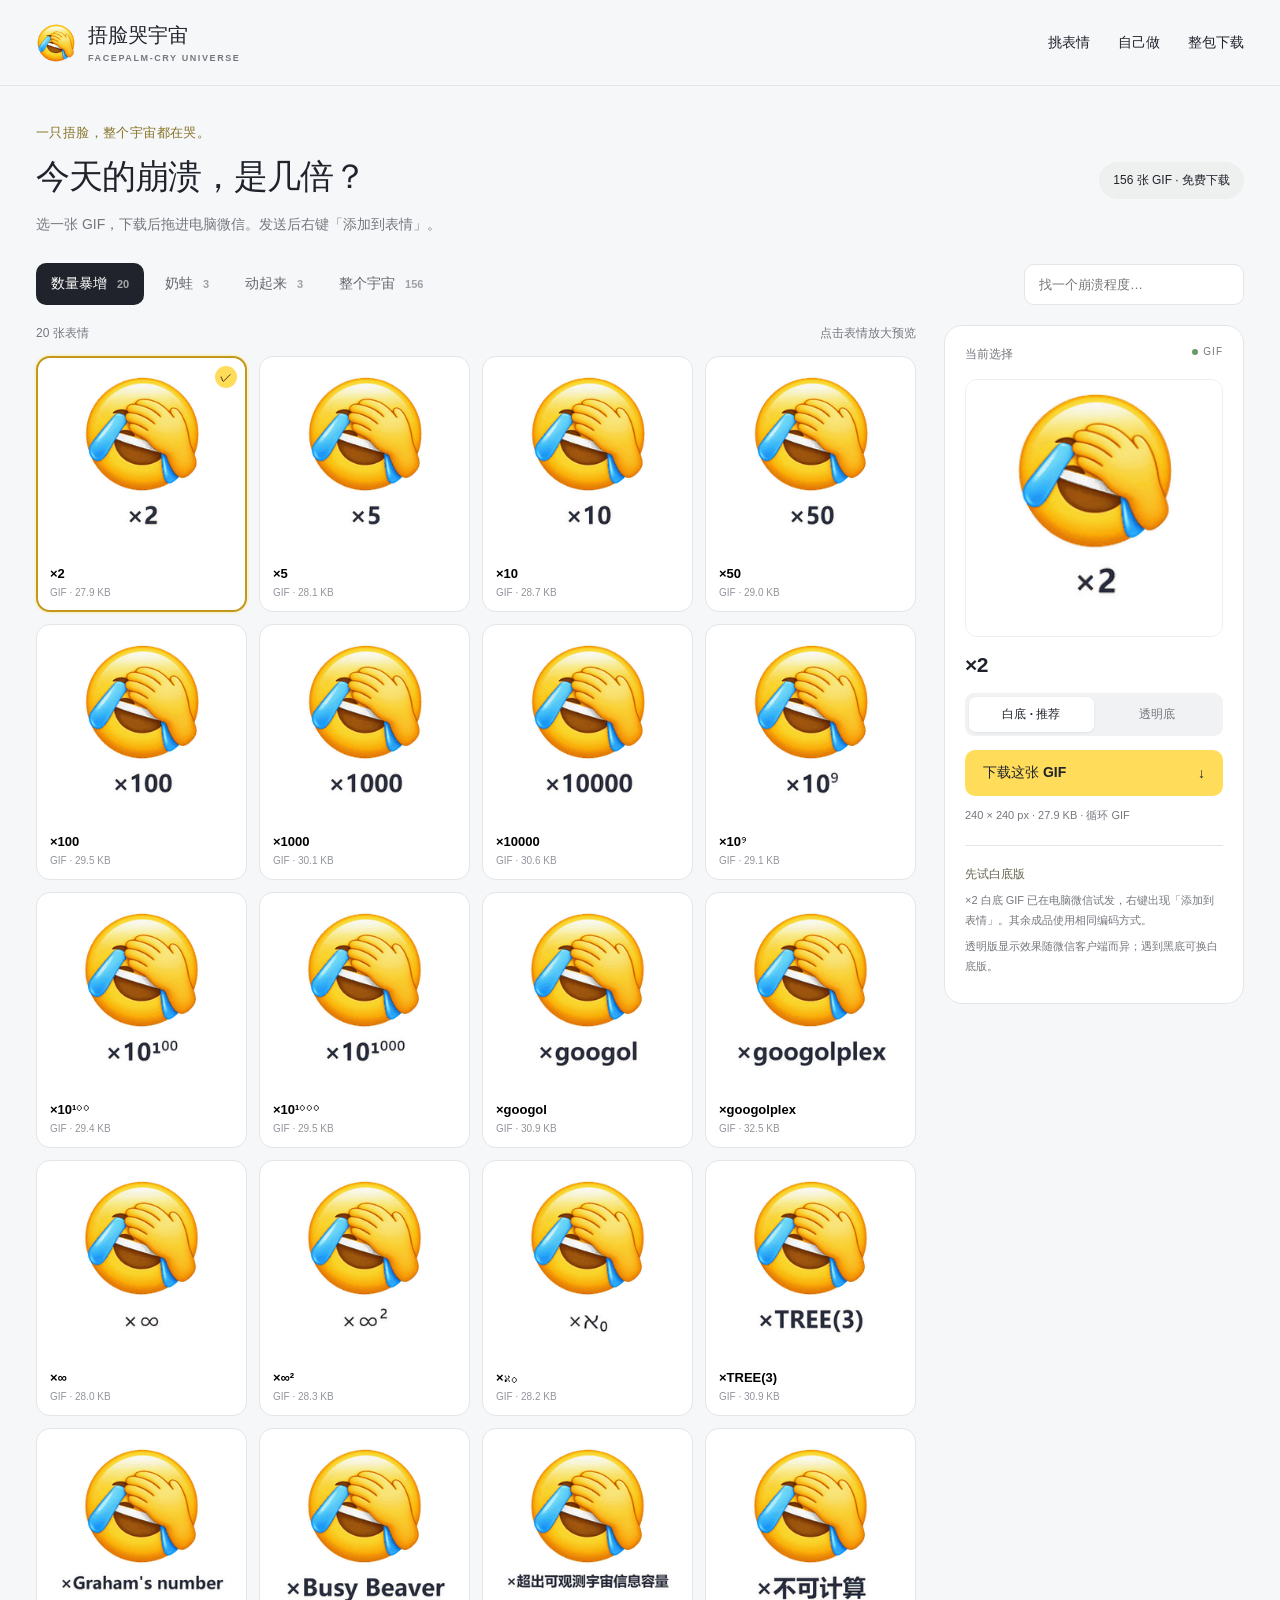
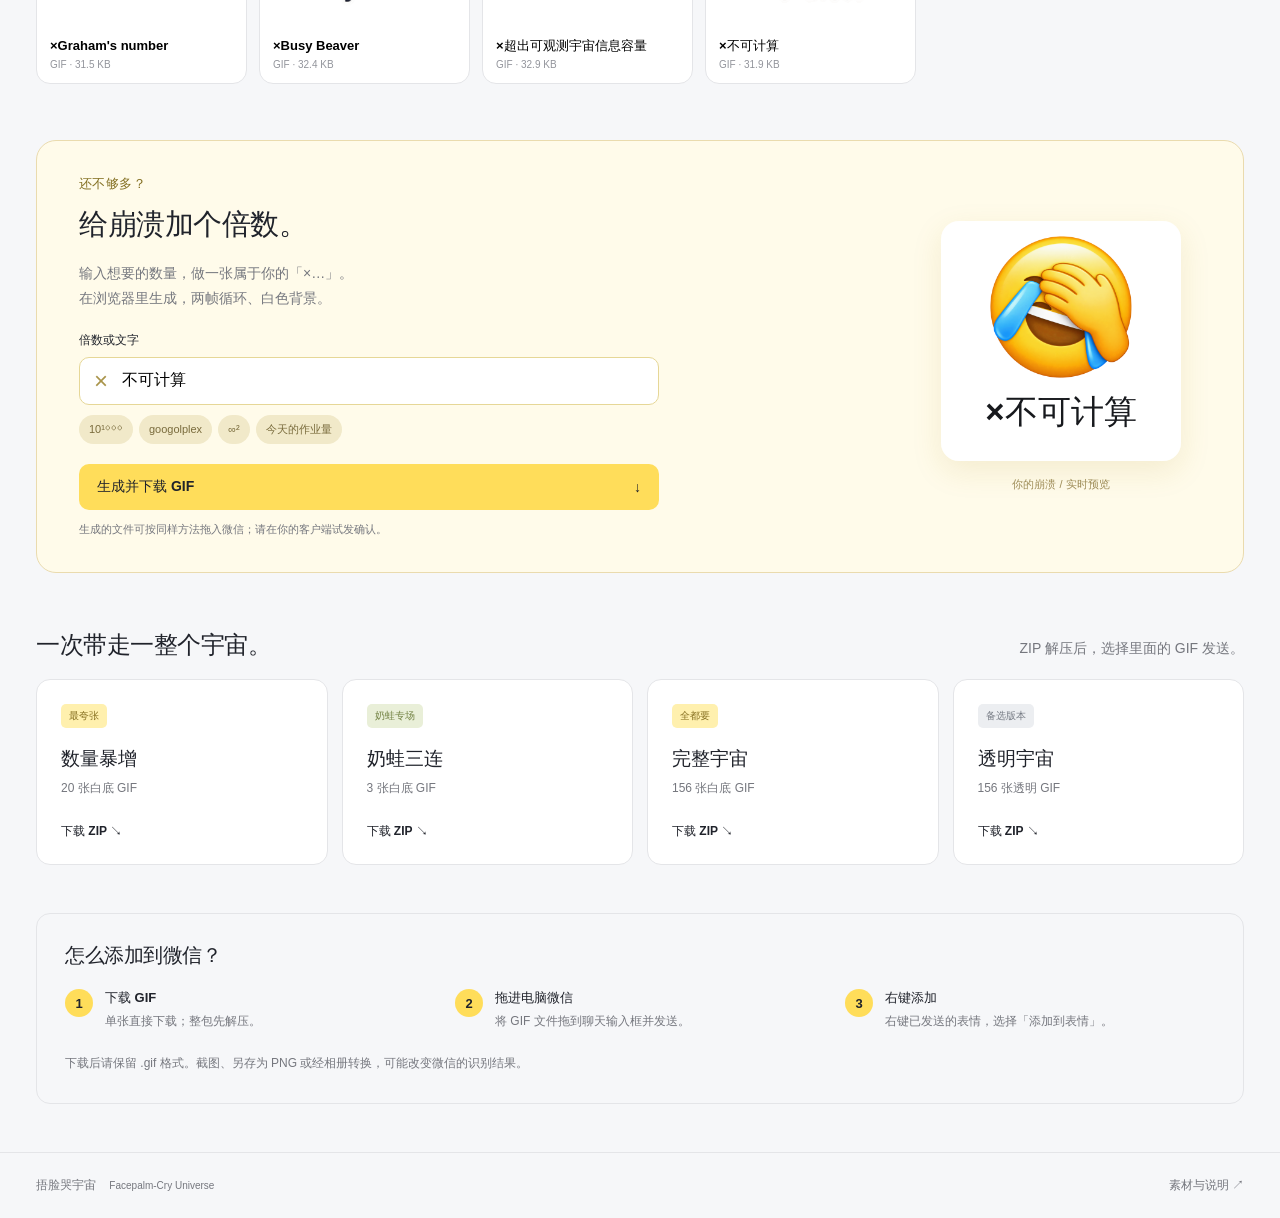
==== index.html @ c15b0a74 "Build Facepalm-Cry Universe sticker gallery and GIF maker" ====
<!doctype html>
<html lang="zh-CN">
<head>
  <meta charset="utf-8"><meta name="viewport" content="width=device-width,initial-scale=1">
  <meta name="description" content="捂脸哭宇宙：156 张微信 GIF 表情，奶蛙、数量暴增和动态系列，在线制作你的 ×… 表情。">
  <meta name="theme-color" content="#ffdb55"><title>捂脸哭宇宙 · Facepalm-Cry Universe</title>
  <link rel="icon" href="assets/favicon.png"><link rel="stylesheet" href="style.css">
</head>
<body>
<header class="header"><a class="brand" href="#"><img src="assets/favicon.png" width="40" height="40" alt="">捂脸哭宇宙<span>FACEPALM-CRY UNIVERSE</span></a><nav aria-label="导航"><a href="#collection">挑表情</a><a href="#maker">自己做</a><a href="#downloads">整包下载</a></nav></header>
<main>
  <section id="collection" class="collection">
    <div class="intro"><div><p class="eyebrow">一只捂脸，整个宇宙都在哭。</p><h1>今天的崩溃，是几倍？</h1><p class="muted">选一张 GIF，下载后拖进电脑微信。发送后右键「添加到表情」。</p></div><span class="pill">156 张 GIF · 免费下载</span></div>
    <div class="toolbar"><div class="tabs" role="group" aria-label="选择系列"><button class="active" data-filter="counts" aria-pressed="true">数量暴增 <span>20</span></button><button data-filter="frog" aria-pressed="false">奶蛙 <span>3</span></button><button data-filter="animation" aria-pressed="false">动起来 <span>3</span></button><button data-filter="all" aria-pressed="false">整个宇宙 <span>156</span></button></div><label class="search"><span class="sr-only">搜索表情名称</span><input id="search" type="search" placeholder="找一个崩溃程度…" autocomplete="off"></label></div>
    <div class="workspace"><div><div class="result-line"><span id="result-count" aria-live="polite"></span><span>点击表情放大预览</span></div><div id="grid" class="grid"></div><p id="empty" hidden class="empty">这个宇宙里还没找到它。换个关键词试试。</p></div>
      <aside id="preview" class="preview"><div class="preview-top"><span>当前选择</span><span class="live-dot">GIF</span></div><div id="preview-stage" class="stage"><img id="preview-image" alt="当前表情预览"></div><h2 id="preview-title"></h2><div class="segmented" role="group" aria-label="背景"><button data-bg="white" class="active" aria-pressed="true">白底 · 推荐</button><button data-bg="transparent" aria-pressed="false">透明底</button></div><a id="download-one" class="button primary" download>下载这张 GIF <span>↓</span></a><p id="file-info" class="file-info"></p><div class="note"><strong>先试白底版</strong><p>×2 白底 GIF 已在电脑微信试发，右键出现「添加到表情」。其余成品使用相同编码方式。</p><p>透明版显示效果随微信客户端而异；遇到黑底可换白底版。</p></div></aside>
    </div>
  </section>
  <section id="maker" class="maker"><div class="maker-copy"><p class="eyebrow">还不够多？</p><h2>给崩溃加个倍数。</h2><p class="muted">输入想要的数量，做一张属于你的「×…」。<br>在浏览器里生成，两帧循环、白色背景。</p><label for="multiplier">倍数或文字</label><div class="maker-input"><span>×</span><input id="multiplier" maxlength="80" value="不可计算" placeholder="例如：10¹⁰⁰⁰ / googolplex"></div><div class="examples"><button data-value="10¹⁰⁰⁰">10¹⁰⁰⁰</button><button data-value="googolplex">googolplex</button><button data-value="∞²">∞²</button><button data-value="今天的作业量">今天的作业量</button></div><button id="make-gif" class="button primary">生成并下载 GIF <span>↓</span></button><p id="maker-status" class="file-info" role="status">生成的文件可按同样方法拖入微信；请在你的客户端试发确认。</p></div><div class="maker-art"><canvas id="canvas" width="240" height="240" aria-label="自定义倍数表情预览"></canvas><span>你的崩溃 / 实时预览</span></div></section>
  <section id="downloads" class="downloads"><div class="section-heading"><h2>一次带走一整个宇宙。</h2><span class="muted">ZIP 解压后，选择里面的 GIF 发送。</span></div><div class="packs"><a href="downloads/counts-white.zip" download><span class="pack-tag">最夸张</span><h3>数量暴增</h3><p>20 张白底 GIF</p><span>下载 ZIP ↘</span></a><a href="downloads/frog-white.zip" download><span class="pack-tag green">奶蛙专场</span><h3>奶蛙三连</h3><p>3 张白底 GIF</p><span>下载 ZIP ↘</span></a><a href="downloads/all-white.zip" download><span class="pack-tag">全都要</span><h3>完整宇宙</h3><p>156 张白底 GIF</p><span>下载 ZIP ↘</span></a><a href="downloads/all-transparent.zip" download><span class="pack-tag neutral">备选版本</span><h3>透明宇宙</h3><p>156 张透明 GIF</p><span>下载 ZIP ↘</span></a></div></section>
  <section class="howto"><h2>怎么添加到微信？</h2><ol><li><b>下载 GIF</b><span>单张直接下载；整包先解压。</span></li><li><b>拖进电脑微信</b><span>将 GIF 文件拖到聊天输入框并发送。</span></li><li><b>右键添加</b><span>右键已发送的表情，选择「添加到表情」。</span></li></ol><p class="muted">下载后请保留 .gif 格式。截图、另存为 PNG 或经相册转换，可能改变微信的识别结果。</p></section>
</main>
<footer><span>捂脸哭宇宙 <small>Facepalm-Cry Universe</small></span><a href="about.html">素材与说明 ↗</a></footer>
<script type="module" src="app.js"></script>
</body></html>
---- style.css ----
:root{--ink:#20232b;--muted:#75777e;--yellow:#ffdd5a;--line:#e4e5e8;--paper:#f6f7f9;font-family:Inter,"Segoe UI","Microsoft YaHei",sans-serif;color:var(--ink);background:var(--paper);font-synthesis:none}*{box-sizing:border-box}html{scroll-behavior:smooth;scroll-padding-top:24px}body{margin:0}a{color:inherit;text-decoration:none}button,input{font:inherit}button,a,input{-webkit-tap-highlight-color:transparent}button{cursor:pointer}button:focus-visible,a:focus-visible,input:focus-visible{outline:3px solid #b08000;outline-offset:4px}button{border:0}header,main,footer{max-width:1280px;margin:auto}.header{padding:22px 36px;display:flex;align-items:center;justify-content:space-between;border-bottom:1px solid var(--line)}.brand{display:grid;grid-template-columns:40px auto;column-gap:12px;align-items:center;font-size:20px;font-weight:800}.brand img{grid-row:span 2}.brand span{font-size:9px;letter-spacing:1.6px;font-weight:600;color:var(--muted);margin-top:4px}nav{display:flex;gap:28px;font-size:14px}nav a:hover{color:#987000}main{padding:38px 36px 0}.intro{display:flex;align-items:center;justify-content:space-between;gap:20px;margin-bottom:26px}.eyebrow{font-size:13px;font-weight:700;letter-spacing:.4px;margin:0 0 12px;color:#857124}h1{font-size:34px;letter-spacing:-1px;margin:0 0 12px}h2{font-size:24px;letter-spacing:-.5px;margin:0 0 16px}.muted{font-size:14px;color:var(--muted);line-height:1.8;margin:0}.pill{font-size:12px;padding:10px 14px;background:#eeefef;border-radius:30px;white-space:nowrap}.toolbar{display:flex;gap:20px;align-items:center;justify-content:space-between;margin-bottom:20px}.tabs{display:flex;gap:6px;flex-wrap:wrap}.tabs button{padding:12px 15px;background:transparent;border-radius:10px;color:#65676f;font-size:14px;font-weight:600}.tabs button.active{background:var(--ink);color:white}.tabs button span{font-size:11px;opacity:.6;margin-left:6px}.search input{border:1px solid var(--line);border-radius:10px;background:white;padding:12px 14px;width:220px;font-size:13px}.workspace{display:grid;grid-template-columns:minmax(0,1fr) 300px;gap:28px;align-items:start}.result-line{display:flex;justify-content:space-between;font-size:12px;color:var(--muted);margin:0 0 14px}.grid{display:grid;grid-template-columns:repeat(4,minmax(0,1fr));gap:12px}.card{border:1px solid var(--line);border-radius:14px;background:white;padding:10px;text-align:left;min-width:0;position:relative;transition:transform .15s,border-color .15s}.card:hover{transform:translateY(-3px);border-color:#cab55a}.card.selected{border:2px solid #c39718;padding:9px;box-shadow:0 0 0 2px #ffdd5a33}.card img{display:block;width:100%;height:auto;aspect-ratio:1;object-fit:contain}.card .card-title{display:block;font-size:13px;font-weight:600;line-height:1.5;margin:8px 3px 3px;overflow-wrap:anywhere;min-height:20px}.card small{display:block;font-size:10px;color:#92949b;margin:0 3px 3px}.card.selected:after{content:'✓';position:absolute;right:8px;top:8px;font-size:12px;background:var(--yellow);width:22px;height:22px;border-radius:50%;display:grid;place-items:center}.preview{position:sticky;top:20px;background:white;border:1px solid var(--line);border-radius:18px;padding:20px}.preview-top{display:flex;justify-content:space-between;font-size:12px;color:var(--muted)}.live-dot{font-size:10px;letter-spacing:1px}.live-dot:before{content:'';display:inline-block;width:6px;height:6px;background:#6a9869;border-radius:50%;margin-right:5px}.stage{border:1px solid #eee;border-radius:12px;margin:16px 0;background:white;aspect-ratio:1;display:grid;place-items:center;overflow:hidden}.stage.transparent{background-color:#f4f4f4;background-image:linear-gradient(45deg,#e4e4e4 25%,transparent 25%),linear-gradient(-45deg,#e4e4e4 25%,transparent 25%),linear-gradient(45deg,transparent 75%,#e4e4e4 75%),linear-gradient(-45deg,transparent 75%,#e4e4e4 75%);background-size:20px 20px;background-position:0 0,0 10px,10px -10px,-10px 0}.stage img{width:100%;height:100%;object-fit:contain}.preview h2{font-size:21px;overflow-wrap:anywhere}.segmented{display:flex;background:#f1f2f4;border-radius:9px;padding:4px;margin-bottom:14px}.segmented button{background:transparent;border-radius:7px;padding:9px 6px;font-size:12px;flex:1;color:#76787f}.segmented button.active{background:white;box-shadow:0 1px 3px #0001;color:var(--ink);font-weight:700}.button{display:flex;align-items:center;justify-content:space-between;gap:16px;padding:14px 18px;border-radius:10px;font-size:14px;font-weight:700;cursor:pointer}.primary{background:var(--yellow);color:var(--ink)}.primary:hover{background:#ffd132}.primary:disabled{opacity:.55;cursor:wait}.file-info{font-size:11px;color:var(--muted);line-height:1.7;margin:10px 0 0;overflow-wrap:anywhere}.note{margin-top:20px;padding-top:18px;border-top:1px solid var(--line);font-size:11px;line-height:1.8;color:var(--muted)}.note strong{font-size:12px;color:#68664f}.note p{margin:6px 0}.maker{margin:56px 0;display:grid;grid-template-columns:1fr 280px;gap:32px;border:1px solid #eadbae;border-radius:20px;padding:34px 42px;background:#fffbea}.maker-copy{max-width:580px}.maker h2{font-size:29px}.maker label{display:block;font-size:12px;font-weight:600;margin:20px 0 8px}.maker-input{display:flex;border:1px solid #e6d797;border-radius:10px;overflow:hidden;background:white;align-items:center}.maker-input span{font-size:24px;padding:0 14px;color:#a9944a}.maker-input input{min-width:0;width:100%;padding:14px 12px 14px 0;border:0;background:transparent;outline-offset:-4px}.examples{display:flex;gap:6px;flex-wrap:wrap;margin:10px 0 20px}.examples button{font-size:11px;padding:7px 10px;border-radius:20px;background:#f1e9c9;color:#796b3c}.maker .button{width:100%}.maker-art{display:flex;flex-direction:column;align-items:center;justify-content:center;gap:16px}.maker-art canvas{width:240px;height:240px;border-radius:18px;box-shadow:0 10px 30px #a7871920}.maker-art>span{font-size:11px;color:#9d8b56}.section-heading{display:flex;align-items:baseline;justify-content:space-between;gap:20px;margin-bottom:18px}.section-heading h2{margin:0}.packs{display:grid;grid-template-columns:repeat(4,1fr);gap:14px}.packs>a{padding:24px;border:1px solid var(--line);background:white;border-radius:14px;transition:transform .15s}.packs>a:hover{transform:translateY(-3px)}.pack-tag{display:inline-block;background:#fff0ae;color:#897223;font-size:10px;padding:5px 8px;border-radius:5px}.pack-tag.green{background:#e9efd8;color:#748445}.pack-tag.neutral{background:#eceef1;color:#757a83}.packs h3{font-size:19px;margin:18px 0 8px}.packs p{font-size:12px;color:var(--muted);margin:0 0 24px}.packs>a>span:last-child{font-size:12px;font-weight:600}.howto{margin:48px 0;padding:28px;border:1px solid var(--line);border-radius:14px}.howto h2{font-size:20px}.howto ol{display:grid;grid-template-columns:repeat(3,1fr);list-style:none;counter-reset:step;margin:20px 0;padding:0;gap:20px}.howto li{counter-increment:step;display:grid;grid-template-columns:30px 1fr;column-gap:10px;font-size:13px}.howto li:before{content:counter(step);grid-row:span 2;background:var(--yellow);border-radius:50%;width:28px;height:28px;display:grid;place-items:center;font-weight:700}.howto li span{font-size:12px;color:var(--muted);line-height:1.8;margin-top:4px}.howto>.muted{font-size:12px}footer{border-top:1px solid var(--line);padding:24px 36px;display:flex;justify-content:space-between;font-size:12px;color:var(--muted)}footer small{margin-left:10px;font-size:10px}.sr-only{position:absolute;width:1px;height:1px;padding:0;margin:-1px;overflow:hidden;clip:rect(0,0,0,0);white-space:nowrap;border:0}.empty{padding:48px 20px;text-align:center;font-size:14px;color:var(--muted)}.about{max-width:820px;padding-bottom:50px}.about p,.about li{font-size:15px;line-height:1.9}.about a{text-decoration:underline}.about h2{margin-top:32px}.about h1{margin-bottom:24px}@media(min-width:1400px){.grid{grid-template-columns:repeat(4,minmax(0,1fr))}}@media(max-width:1050px){.grid{grid-template-columns:repeat(3,minmax(0,1fr))}.workspace{grid-template-columns:minmax(0,1fr) 270px;gap:20px}.toolbar{flex-wrap:wrap}.search{width:100%}.search input{width:100%}.packs>a{padding:18px}.maker{padding:30px}}@media(max-width:720px){.header{padding:18px 18px;gap:12px}.brand{font-size:17px;column-gap:7px}.brand span{font-size:7px;letter-spacing:.8px}nav{gap:14px;font-size:12px}nav a:first-child{display:none}main{padding:28px 18px 0}h1{font-size:28px}.intro{align-items:start;flex-direction:column;gap:14px}.intro .muted{font-size:13px}.pill{font-size:11px;padding:7px 10px}.tabs{gap:2px}.tabs button{padding:10px 9px;font-size:12px}.tabs button span{margin-left:3px}.toolbar{gap:12px}.workspace{display:flex;flex-direction:column}.workspace>div{width:100%}.grid{grid-template-columns:repeat(3,minmax(0,1fr));gap:8px}.card{padding:6px;border-radius:10px}.card.selected{padding:5px}.card .card-title{font-size:11px;margin:5px 2px;min-height:17px}.card small{font-size:9px}.card.selected:after{width:18px;height:18px;right:4px;top:4px;font-size:10px}.preview{position:static;width:100%;display:grid;grid-template-columns:130px 1fr;column-gap:18px;padding:16px;scroll-margin-top:12px}.preview-top{grid-column:span 2}.stage{grid-row:span 4;width:130px;margin:12px 0 0}.preview h2{font-size:18px;margin:14px 0 10px}.segmented{margin-bottom:10px}.segmented button{font-size:11px;padding:8px 2px}.preview .button{font-size:12px;padding:12px}.preview .file-info{font-size:10px}.preview .note{grid-column:span 2;margin-top:16px;padding-top:12px}.maker{margin:36px 0;padding:24px;display:flex;flex-direction:column-reverse;gap:24px}.maker-art canvas{width:190px;height:190px}.maker-art{gap:10px}.maker h2{font-size:24px}.section-heading{flex-direction:column;gap:8px}.section-heading h2{font-size:23px}.section-heading .muted{font-size:12px}.packs{grid-template-columns:repeat(2,1fr);gap:10px}.packs>a{padding:18px}.packs h3{font-size:17px}.howto{padding:22px;margin:32px 0}.howto ol{grid-template-columns:1fr;gap:18px}.howto .muted{font-size:11px}footer{padding:22px 18px;font-size:11px}footer small{display:block;margin:5px 0 0}}@media(prefers-reduced-motion:reduce){html{scroll-behavior:auto}*{transition:none!important}}
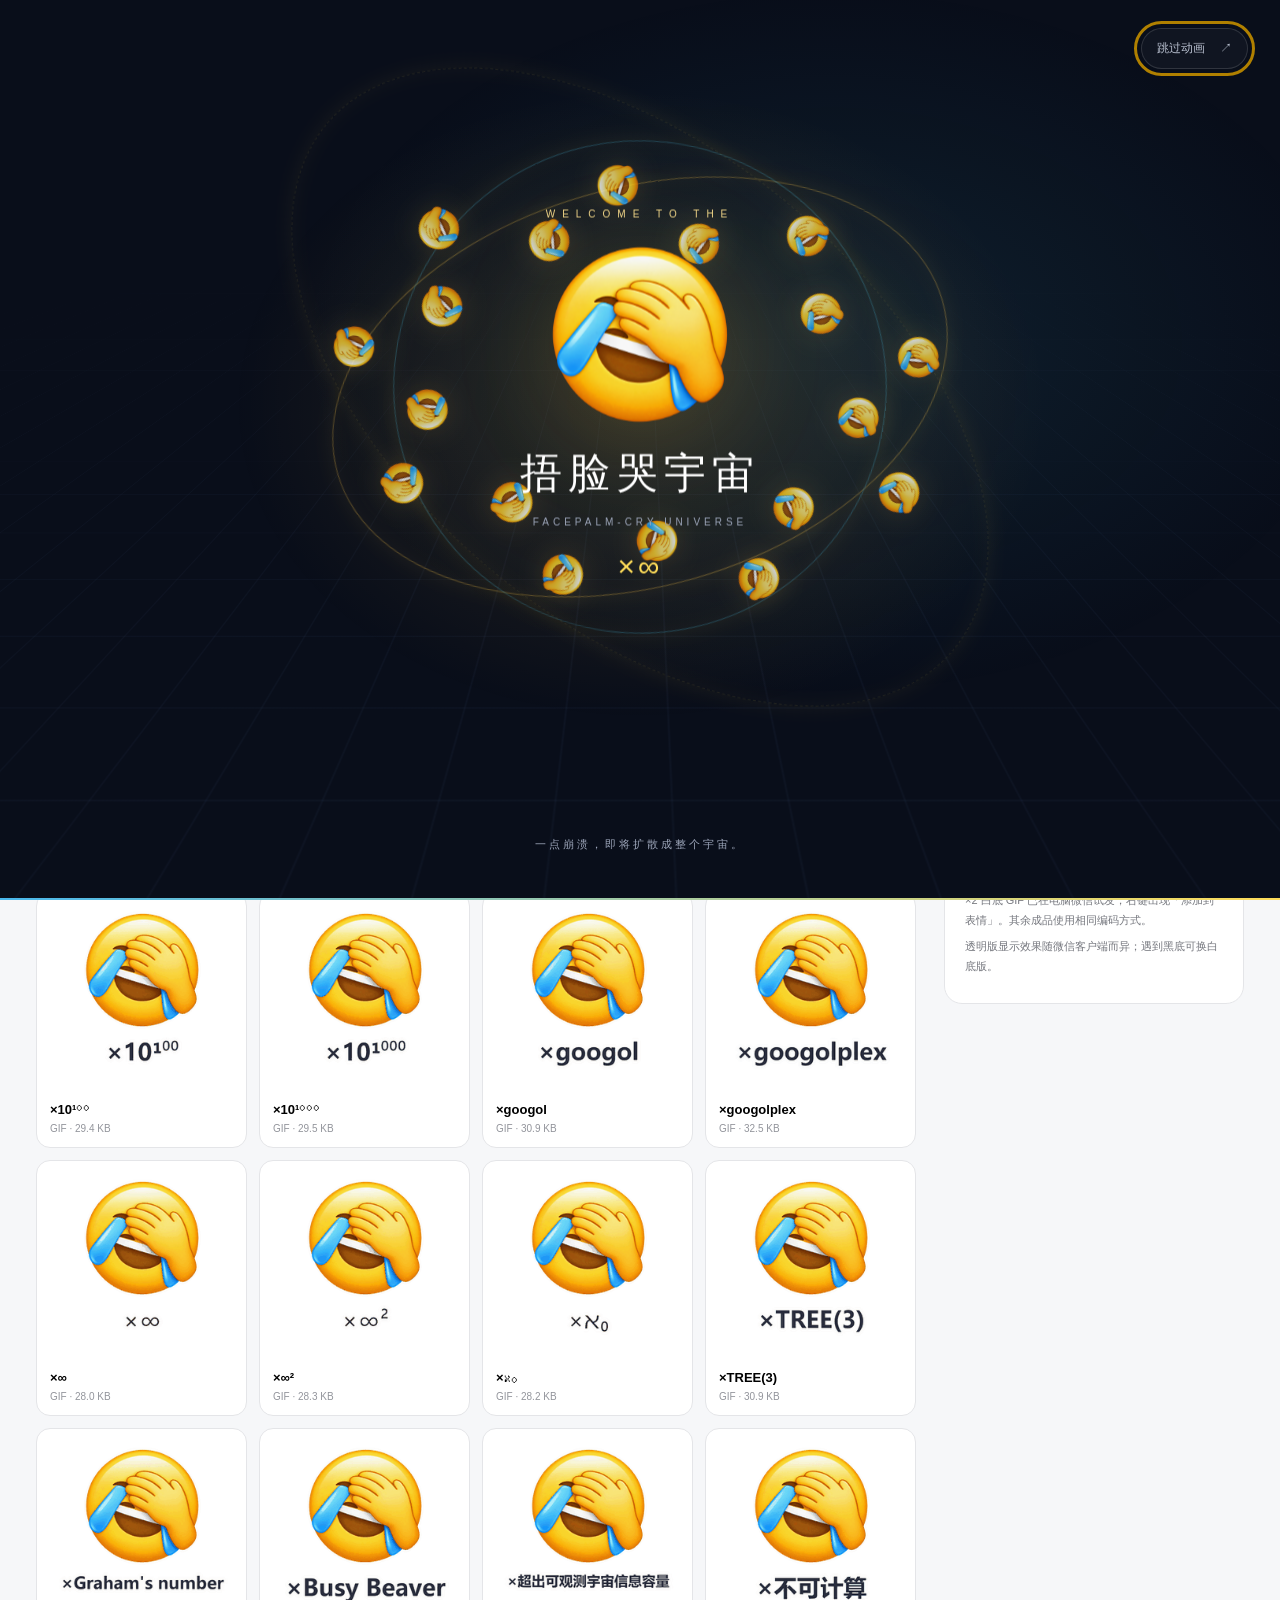
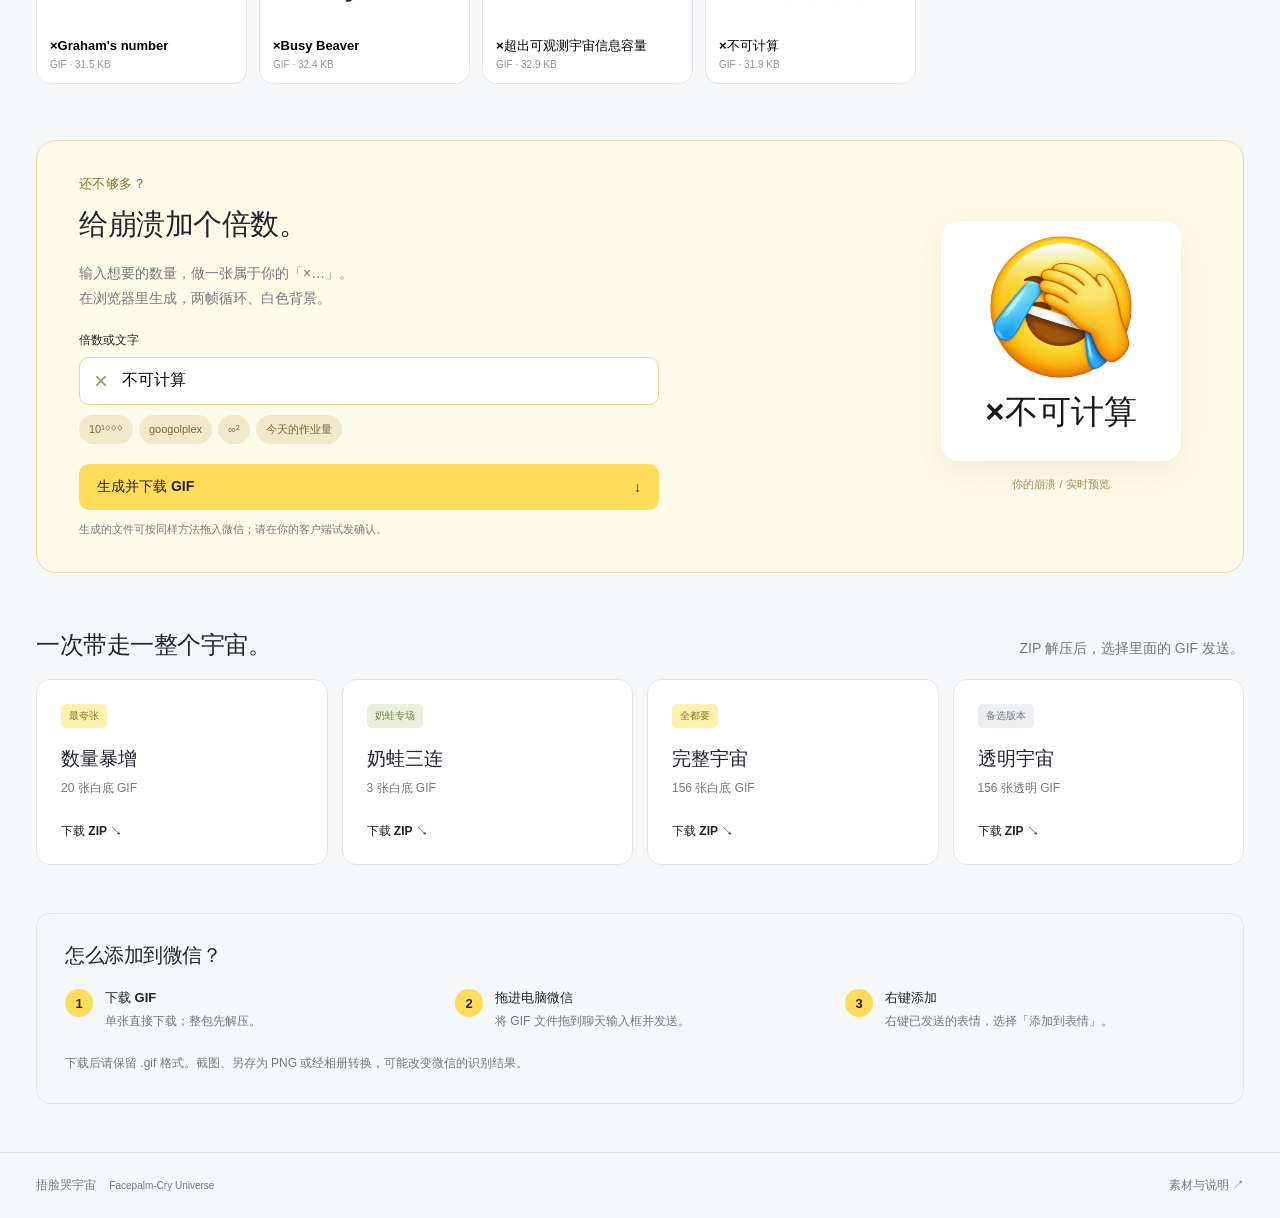
==== commit 8bf5716f: "Remove sticker export captions and add universe entrance animation" ====
--- a/index.html
+++ b/index.html
@@ -4,9 +4,15 @@
   <meta charset="utf-8"><meta name="viewport" content="width=device-width,initial-scale=1">
   <meta name="description" content="捂脸哭宇宙：156 张微信 GIF 表情，奶蛙、数量暴增和动态系列，在线制作你的 ×… 表情。">
   <meta name="theme-color" content="#ffdb55"><title>捂脸哭宇宙 · Facepalm-Cry Universe</title>
-  <link rel="icon" href="assets/favicon.png"><link rel="stylesheet" href="style.css">
+  <link rel="icon" href="assets/favicon.png"><link rel="stylesheet" href="style.css"><link rel="stylesheet" href="entrance.css">
 </head>
 <body>
+<dialog id="entrance" class="entrance" aria-label="捂脸哭宇宙入场动画">
+  <div class="entry-grid" aria-hidden="true"></div><div class="entry-glow" aria-hidden="true"></div>
+  <div class="entry-orbit" aria-hidden="true"><div class="entry-ring ring-one"></div><div class="entry-ring ring-two"></div><div class="entry-ring ring-three"></div><div id="entry-faces"></div></div>
+  <div class="entry-center"><span class="entry-kicker">WELCOME TO THE</span><img class="entry-hero" src="assets/master.png" width="230" height="230" alt=""><h2>捂脸哭宇宙</h2><p>FACEPALM-CRY UNIVERSE</p><span class="entry-multiplier" aria-hidden="true">×∞</span></div>
+  <button id="skip-entry" class="entry-skip" type="button">跳过动画 <span>↗</span></button><span class="entry-caption">一点崩溃，即将扩散成整个宇宙。</span><div class="entry-line" aria-hidden="true"></div>
+</dialog>
 <header class="header"><a class="brand" href="#"><img src="assets/favicon.png" width="40" height="40" alt="">捂脸哭宇宙<span>FACEPALM-CRY UNIVERSE</span></a><nav aria-label="导航"><a href="#collection">挑表情</a><a href="#maker">自己做</a><a href="#downloads">整包下载</a></nav></header>
 <main>
   <section id="collection" class="collection">
@@ -17,9 +23,9 @@
     </div>
   </section>
   <section id="maker" class="maker"><div class="maker-copy"><p class="eyebrow">还不够多？</p><h2>给崩溃加个倍数。</h2><p class="muted">输入想要的数量，做一张属于你的「×…」。<br>在浏览器里生成，两帧循环、白色背景。</p><label for="multiplier">倍数或文字</label><div class="maker-input"><span>×</span><input id="multiplier" maxlength="80" value="不可计算" placeholder="例如：10¹⁰⁰⁰ / googolplex"></div><div class="examples"><button data-value="10¹⁰⁰⁰">10¹⁰⁰⁰</button><button data-value="googolplex">googolplex</button><button data-value="∞²">∞²</button><button data-value="今天的作业量">今天的作业量</button></div><button id="make-gif" class="button primary">生成并下载 GIF <span>↓</span></button><p id="maker-status" class="file-info" role="status">生成的文件可按同样方法拖入微信；请在你的客户端试发确认。</p></div><div class="maker-art"><canvas id="canvas" width="240" height="240" aria-label="自定义倍数表情预览"></canvas><span>你的崩溃 / 实时预览</span></div></section>
-  <section id="downloads" class="downloads"><div class="section-heading"><h2>一次带走一整个宇宙。</h2><span class="muted">ZIP 解压后，选择里面的 GIF 发送。</span></div><div class="packs"><a href="downloads/counts-white.zip" download><span class="pack-tag">最夸张</span><h3>数量暴增</h3><p>20 张白底 GIF</p><span>下载 ZIP ↘</span></a><a href="downloads/frog-white.zip" download><span class="pack-tag green">奶蛙专场</span><h3>奶蛙三连</h3><p>3 张白底 GIF</p><span>下载 ZIP ↘</span></a><a href="downloads/all-white.zip" download><span class="pack-tag">全都要</span><h3>完整宇宙</h3><p>156 张白底 GIF</p><span>下载 ZIP ↘</span></a><a href="downloads/all-transparent.zip" download><span class="pack-tag neutral">备选版本</span><h3>透明宇宙</h3><p>156 张透明 GIF</p><span>下载 ZIP ↘</span></a></div></section>
+  <section id="downloads" class="downloads"><div class="section-heading"><h2>一次带走一整个宇宙。</h2><span class="muted">ZIP 解压后，选择里面的 GIF 发送。</span></div><div class="packs"><a href="downloads/counts-white.zip?v=2" download><span class="pack-tag">最夸张</span><h3>数量暴增</h3><p>20 张白底 GIF</p><span>下载 ZIP ↘</span></a><a href="downloads/frog-white.zip?v=2" download><span class="pack-tag green">奶蛙专场</span><h3>奶蛙三连</h3><p>3 张白底 GIF</p><span>下载 ZIP ↘</span></a><a href="downloads/all-white.zip?v=2" download><span class="pack-tag">全都要</span><h3>完整宇宙</h3><p>156 张白底 GIF</p><span>下载 ZIP ↘</span></a><a href="downloads/all-transparent.zip?v=2" download><span class="pack-tag neutral">备选版本</span><h3>透明宇宙</h3><p>156 张透明 GIF</p><span>下载 ZIP ↘</span></a></div></section>
   <section class="howto"><h2>怎么添加到微信？</h2><ol><li><b>下载 GIF</b><span>单张直接下载；整包先解压。</span></li><li><b>拖进电脑微信</b><span>将 GIF 文件拖到聊天输入框并发送。</span></li><li><b>右键添加</b><span>右键已发送的表情，选择「添加到表情」。</span></li></ol><p class="muted">下载后请保留 .gif 格式。截图、另存为 PNG 或经相册转换，可能改变微信的识别结果。</p></section>
 </main>
 <footer><span>捂脸哭宇宙 <small>Facepalm-Cry Universe</small></span><a href="about.html">素材与说明 ↗</a></footer>
-<script type="module" src="app.js"></script>
+<script src="entrance.js?v=2" defer></script><script type="module" src="app.js?v=2"></script>
 </body></html>
--- a/entrance.css
+++ b/entrance.css
@@ -0,0 +1 @@
+.entrance{position:fixed;inset:0;width:100vw;height:100dvh;max-width:none;max-height:none;margin:0;border:0;padding:0;overflow:hidden;background:#090e1a;color:#fff;z-index:1000;isolation:isolate}.entrance:not([open]){display:none}.entrance::backdrop{background:#090e1a}.entry-grid{position:absolute;inset:-80%;background-image:linear-gradient(#89b1ff0b 1px,transparent 1px),linear-gradient(90deg,#89b1ff0b 1px,transparent 1px);background-size:60px 60px;transform:perspective(700px) rotateX(62deg) translateY(15%);animation:grid-flight 2.9s ease-out both;mask-image:radial-gradient(ellipse,#000,transparent 65%)}.entry-glow{position:absolute;inset:0;background:radial-gradient(ellipse at 50% 45%,#ffc13a22,transparent 45%),radial-gradient(ellipse at 65% 38%,#3eaed31c,transparent 45%);animation:glow-in 1.6s ease-out both}.entry-orbit{position:absolute;left:50%;top:43%;width:0;height:0;animation:universe-expand 2.8s cubic-bezier(.16,.7,.2,1) both}.entry-ring{position:absolute;left:0;top:0;width:600px;height:380px;border:1px solid #ffc9494a;border-radius:50%;transform:translate(-50%,-50%) rotate(-24deg);box-shadow:0 0 20px #ffcb4410,inset 0 0 20px #ffcb440a}.ring-two{width:470px;height:470px;transform:translate(-50%,-50%) rotate(24deg);border-color:#5acee83d}.ring-three{width:780px;height:450px;transform:translate(-50%,-50%) rotate(32deg);border-style:dashed;border-color:#ffdc5a18}.entry-orbit img{position:absolute;left:0;top:0;width:42px;height:42px;margin:-21px;filter:drop-shadow(0 0 12px #ffcf4729);animation:face-orbit 2.4s cubic-bezier(.16,.7,.2,1) both;animation-delay:var(--delay)}.entry-center{position:absolute;left:50%;top:44%;transform:translate(-50%,-50%);text-align:center;width:min(90%,500px)}.entry-kicker{display:block;font-size:10px;letter-spacing:7px;color:#f4d98b;animation:entry-words .7s .35s both}.entry-hero{display:block;width:190px;height:190px;object-fit:contain;margin:20px auto 16px;filter:drop-shadow(0 12px 50px #ffc02d26);animation:hero-arrive 1.9s cubic-bezier(.16,.7,.2,1) both}.entry-center h2{font-size:42px;letter-spacing:6px;font-weight:800;margin:0 0 15px;animation:entry-words .8s .5s both}.entry-center p{margin:0;font-size:10px;letter-spacing:4px;color:#9da6ba;animation:entry-words .8s .65s both}.entry-multiplier{display:block;font-size:30px;color:#ffdd5a;margin-top:22px;letter-spacing:3px;font-weight:300;animation:entry-words .6s .9s both}.entry-skip{position:absolute;right:32px;top:28px;background:#ffffff08;border:1px solid #ffffff22;padding:11px 15px;border-radius:25px;color:#b9c0d0;font-size:12px;display:flex;gap:15px;align-items:center}.entry-skip:hover{color:#ffdd5a;border-color:#ffdd5a66}.entry-caption{position:absolute;bottom:48px;left:0;width:100%;text-align:center;font-size:11px;letter-spacing:3px;color:#9da6ba;animation:entry-words .8s .9s both}.entry-line{position:absolute;bottom:0;left:0;height:2px;width:100%;background:linear-gradient(90deg,#49b8ed,#ffdd5a);transform-origin:left;animation:entry-timeline 2.35s linear both}.entrance.leaving{pointer-events:none;animation:leave-universe .52s cubic-bezier(.7,0,.3,1) both}.entering{overflow:hidden}.arrived>.header,.arrived>main,.arrived>footer{animation:reveal-site .6s ease-out both}@keyframes universe-expand{from{transform:scale(.25) rotate(-65deg);opacity:0}25%{opacity:1}to{transform:scale(1.05) rotate(8deg);opacity:1}}@keyframes face-orbit{from{transform:translate(0,0) scale(.1) rotate(-90deg);opacity:0}to{transform:translate(var(--x),var(--y)) scale(1) rotate(var(--angle));opacity:.8}}@keyframes hero-arrive{from{transform:scale(.25) rotate(-35deg);opacity:0;filter:blur(12px)}40%{opacity:1;filter:blur(0) drop-shadow(0 12px 50px #ffc02d26)}to{transform:scale(1) rotate(0);opacity:1}}@keyframes entry-words{from{transform:translateY(16px);opacity:0;filter:blur(6px)}to{transform:translateY(0);opacity:1;filter:blur(0)}}@keyframes grid-flight{from{transform:perspective(700px) rotateX(62deg) translateY(24%);opacity:0}to{transform:perspective(700px) rotateX(62deg) translateY(10%);opacity:1}}@keyframes glow-in{from{opacity:0;transform:scale(.7)}to{opacity:1;transform:scale(1)}}@keyframes entry-timeline{from{transform:scaleX(0)}to{transform:scaleX(1)}}@keyframes leave-universe{to{transform:scale(1.18);opacity:0;filter:blur(8px)}}@keyframes reveal-site{from{transform:translateY(14px);opacity:.25}to{transform:translateY(0);opacity:1}}@media(max-width:720px){.entry-orbit{top:42%;animation-name:universe-expand-mobile}.entry-center{top:43%}.entry-hero{width:160px;height:160px}.entry-center h2{font-size:32px;letter-spacing:4px}.entry-kicker{font-size:8px;letter-spacing:5px}.entry-center p{font-size:8px;letter-spacing:2px}.entry-skip{top:20px;right:18px;font-size:11px;padding:9px 12px}.entry-caption{font-size:10px;letter-spacing:1px;bottom:35px}.entry-multiplier{font-size:25px;margin-top:18px}@keyframes universe-expand-mobile{from{transform:scale(.15) rotate(-65deg);opacity:0}25%{opacity:1}to{transform:scale(.7) rotate(8deg);opacity:1}}}@media(prefers-reduced-motion:reduce){.entrance{display:none!important}.arrived>.header,.arrived>main,.arrived>footer{animation:none}}
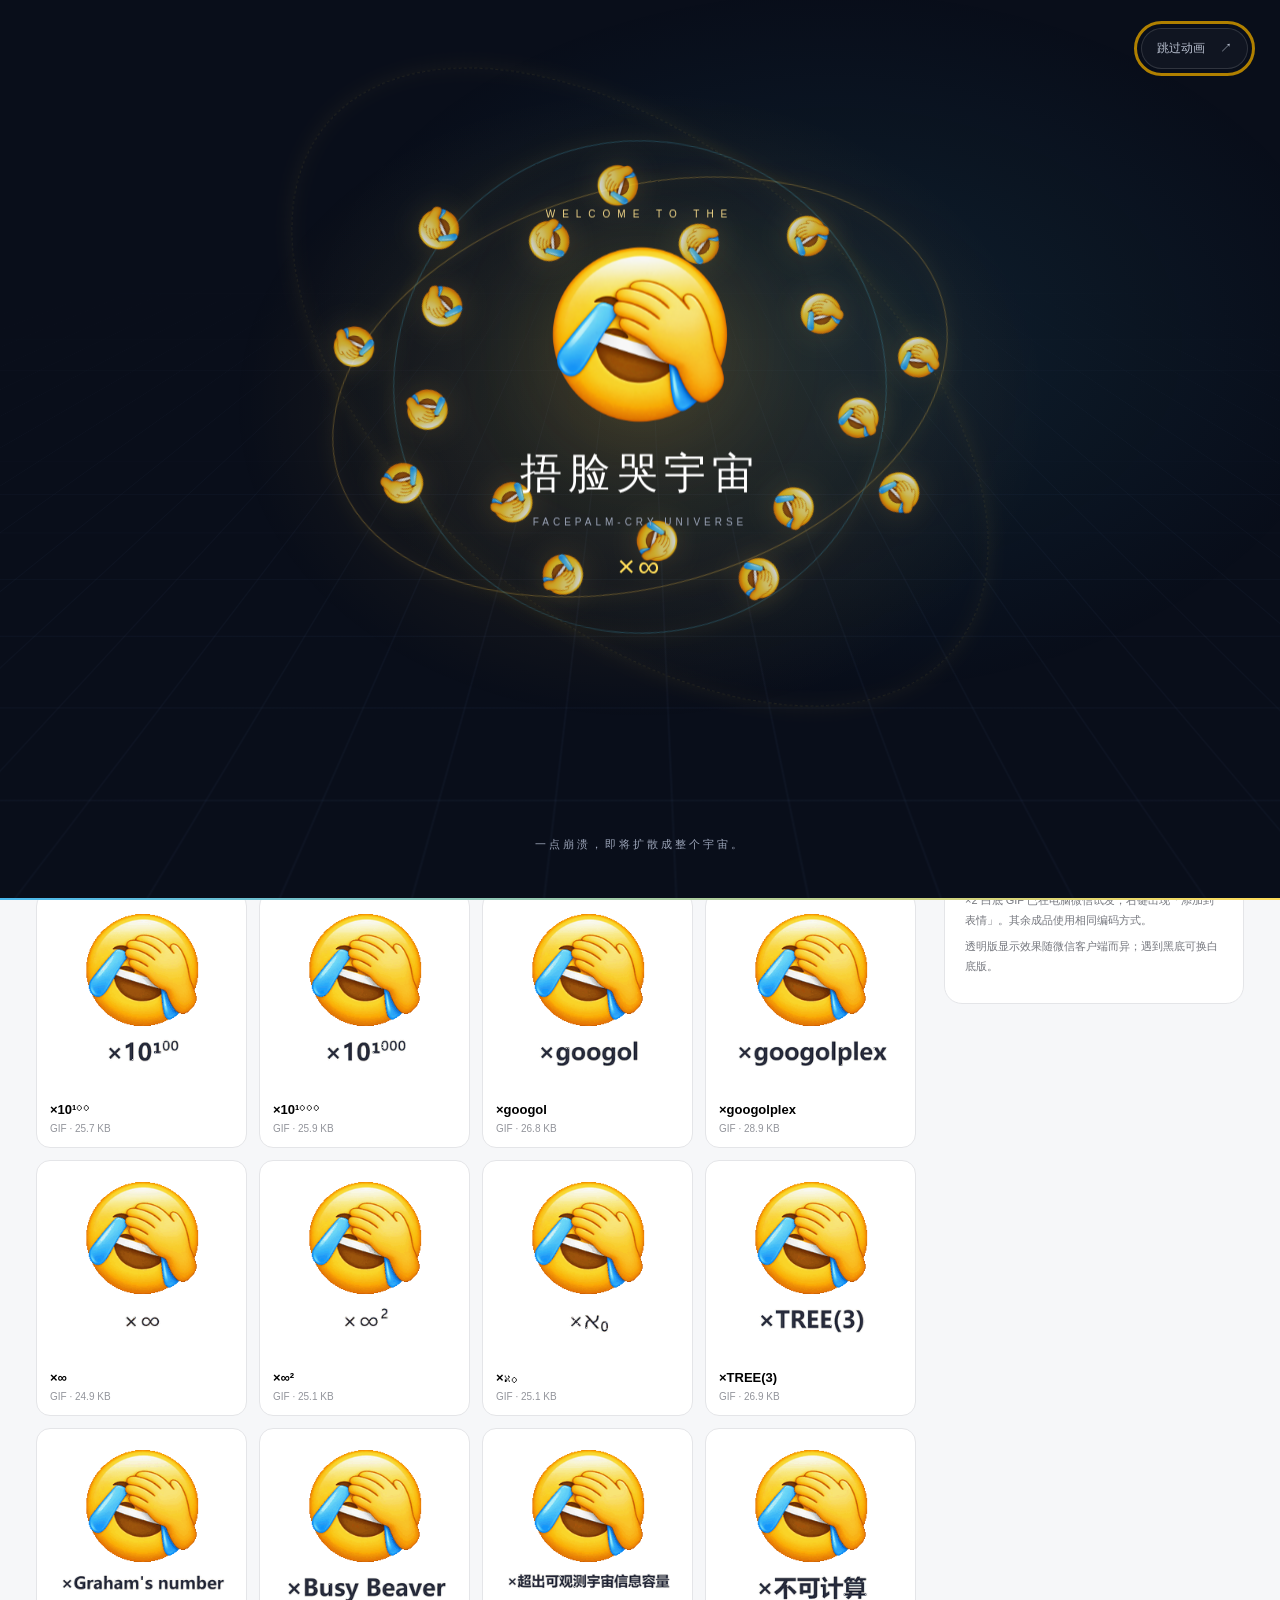
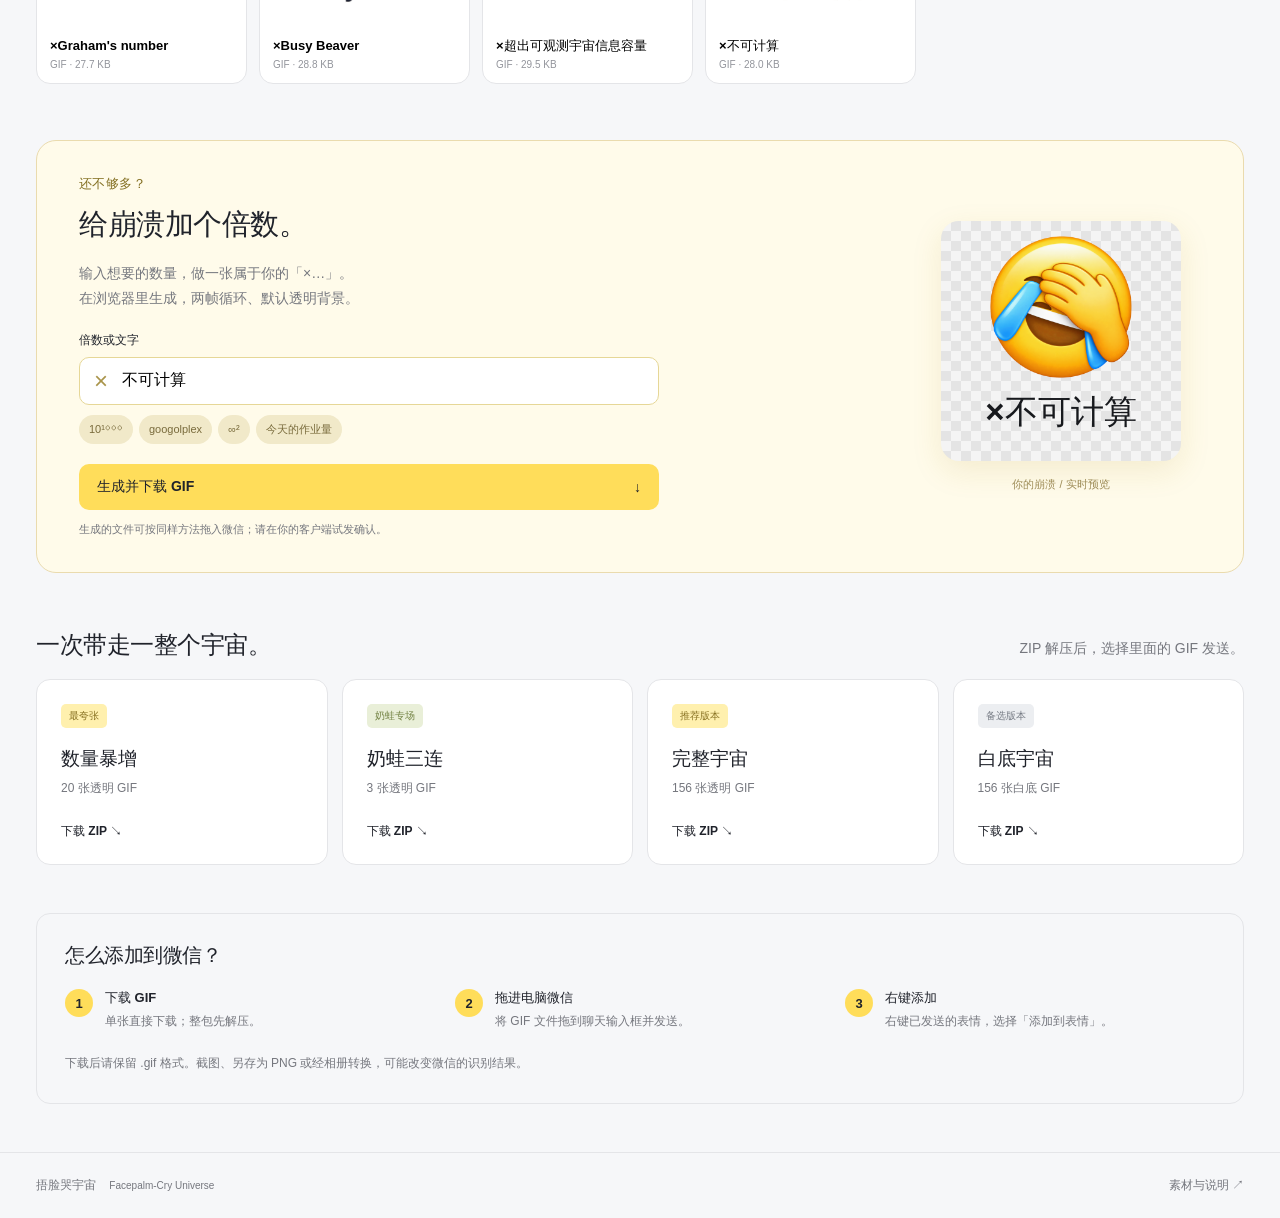
==== commit 16dc53fe: "Remove remaining lettering, distinguish wordless variants, recommend transparency" ====
--- a/index.html
+++ b/index.html
@@ -1,31 +1,31 @@
-<!doctype html>
-<html lang="zh-CN">
-<head>
-  <meta charset="utf-8"><meta name="viewport" content="width=device-width,initial-scale=1">
-  <meta name="description" content="捂脸哭宇宙：156 张微信 GIF 表情，奶蛙、数量暴增和动态系列，在线制作你的 ×… 表情。">
-  <meta name="theme-color" content="#ffdb55"><title>捂脸哭宇宙 · Facepalm-Cry Universe</title>
-  <link rel="icon" href="assets/favicon.png"><link rel="stylesheet" href="style.css"><link rel="stylesheet" href="entrance.css">
-</head>
-<body>
-<dialog id="entrance" class="entrance" aria-label="捂脸哭宇宙入场动画">
-  <div class="entry-grid" aria-hidden="true"></div><div class="entry-glow" aria-hidden="true"></div>
-  <div class="entry-orbit" aria-hidden="true"><div class="entry-ring ring-one"></div><div class="entry-ring ring-two"></div><div class="entry-ring ring-three"></div><div id="entry-faces"></div></div>
-  <div class="entry-center"><span class="entry-kicker">WELCOME TO THE</span><img class="entry-hero" src="assets/master.png" width="230" height="230" alt=""><h2>捂脸哭宇宙</h2><p>FACEPALM-CRY UNIVERSE</p><span class="entry-multiplier" aria-hidden="true">×∞</span></div>
-  <button id="skip-entry" class="entry-skip" type="button">跳过动画 <span>↗</span></button><span class="entry-caption">一点崩溃，即将扩散成整个宇宙。</span><div class="entry-line" aria-hidden="true"></div>
-</dialog>
-<header class="header"><a class="brand" href="#"><img src="assets/favicon.png" width="40" height="40" alt="">捂脸哭宇宙<span>FACEPALM-CRY UNIVERSE</span></a><nav aria-label="导航"><a href="#collection">挑表情</a><a href="#maker">自己做</a><a href="#downloads">整包下载</a></nav></header>
-<main>
-  <section id="collection" class="collection">
-    <div class="intro"><div><p class="eyebrow">一只捂脸，整个宇宙都在哭。</p><h1>今天的崩溃，是几倍？</h1><p class="muted">选一张 GIF，下载后拖进电脑微信。发送后右键「添加到表情」。</p></div><span class="pill">156 张 GIF · 免费下载</span></div>
-    <div class="toolbar"><div class="tabs" role="group" aria-label="选择系列"><button class="active" data-filter="counts" aria-pressed="true">数量暴增 <span>20</span></button><button data-filter="frog" aria-pressed="false">奶蛙 <span>3</span></button><button data-filter="animation" aria-pressed="false">动起来 <span>3</span></button><button data-filter="all" aria-pressed="false">整个宇宙 <span>156</span></button></div><label class="search"><span class="sr-only">搜索表情名称</span><input id="search" type="search" placeholder="找一个崩溃程度…" autocomplete="off"></label></div>
-    <div class="workspace"><div><div class="result-line"><span id="result-count" aria-live="polite"></span><span>点击表情放大预览</span></div><div id="grid" class="grid"></div><p id="empty" hidden class="empty">这个宇宙里还没找到它。换个关键词试试。</p></div>
-      <aside id="preview" class="preview"><div class="preview-top"><span>当前选择</span><span class="live-dot">GIF</span></div><div id="preview-stage" class="stage"><img id="preview-image" alt="当前表情预览"></div><h2 id="preview-title"></h2><div class="segmented" role="group" aria-label="背景"><button data-bg="white" class="active" aria-pressed="true">白底 · 推荐</button><button data-bg="transparent" aria-pressed="false">透明底</button></div><a id="download-one" class="button primary" download>下载这张 GIF <span>↓</span></a><p id="file-info" class="file-info"></p><div class="note"><strong>先试白底版</strong><p>×2 白底 GIF 已在电脑微信试发，右键出现「添加到表情」。其余成品使用相同编码方式。</p><p>透明版显示效果随微信客户端而异；遇到黑底可换白底版。</p></div></aside>
-    </div>
-  </section>
-  <section id="maker" class="maker"><div class="maker-copy"><p class="eyebrow">还不够多？</p><h2>给崩溃加个倍数。</h2><p class="muted">输入想要的数量，做一张属于你的「×…」。<br>在浏览器里生成，两帧循环、白色背景。</p><label for="multiplier">倍数或文字</label><div class="maker-input"><span>×</span><input id="multiplier" maxlength="80" value="不可计算" placeholder="例如：10¹⁰⁰⁰ / googolplex"></div><div class="examples"><button data-value="10¹⁰⁰⁰">10¹⁰⁰⁰</button><button data-value="googolplex">googolplex</button><button data-value="∞²">∞²</button><button data-value="今天的作业量">今天的作业量</button></div><button id="make-gif" class="button primary">生成并下载 GIF <span>↓</span></button><p id="maker-status" class="file-info" role="status">生成的文件可按同样方法拖入微信；请在你的客户端试发确认。</p></div><div class="maker-art"><canvas id="canvas" width="240" height="240" aria-label="自定义倍数表情预览"></canvas><span>你的崩溃 / 实时预览</span></div></section>
-  <section id="downloads" class="downloads"><div class="section-heading"><h2>一次带走一整个宇宙。</h2><span class="muted">ZIP 解压后，选择里面的 GIF 发送。</span></div><div class="packs"><a href="downloads/counts-white.zip?v=2" download><span class="pack-tag">最夸张</span><h3>数量暴增</h3><p>20 张白底 GIF</p><span>下载 ZIP ↘</span></a><a href="downloads/frog-white.zip?v=2" download><span class="pack-tag green">奶蛙专场</span><h3>奶蛙三连</h3><p>3 张白底 GIF</p><span>下载 ZIP ↘</span></a><a href="downloads/all-white.zip?v=2" download><span class="pack-tag">全都要</span><h3>完整宇宙</h3><p>156 张白底 GIF</p><span>下载 ZIP ↘</span></a><a href="downloads/all-transparent.zip?v=2" download><span class="pack-tag neutral">备选版本</span><h3>透明宇宙</h3><p>156 张透明 GIF</p><span>下载 ZIP ↘</span></a></div></section>
-  <section class="howto"><h2>怎么添加到微信？</h2><ol><li><b>下载 GIF</b><span>单张直接下载；整包先解压。</span></li><li><b>拖进电脑微信</b><span>将 GIF 文件拖到聊天输入框并发送。</span></li><li><b>右键添加</b><span>右键已发送的表情，选择「添加到表情」。</span></li></ol><p class="muted">下载后请保留 .gif 格式。截图、另存为 PNG 或经相册转换，可能改变微信的识别结果。</p></section>
-</main>
-<footer><span>捂脸哭宇宙 <small>Facepalm-Cry Universe</small></span><a href="about.html">素材与说明 ↗</a></footer>
-<script src="entrance.js?v=2" defer></script><script type="module" src="app.js?v=2"></script>
-</body></html>
+<!doctype html>
+<html lang="zh-CN">
+<head>
+  <meta charset="utf-8"><meta name="viewport" content="width=device-width,initial-scale=1">
+  <meta name="description" content="捂脸哭宇宙：156 张微信 GIF 表情，奶蛙、数量暴增和动态系列，在线制作你的 ×… 表情。">
+  <meta name="theme-color" content="#ffdb55"><title>捂脸哭宇宙 · Facepalm-Cry Universe</title>
+  <link rel="icon" href="assets/favicon.png"><link rel="stylesheet" href="style.css"><link rel="stylesheet" href="entrance.css">
+</head>
+<body>
+<dialog id="entrance" class="entrance" aria-label="捂脸哭宇宙入场动画">
+  <div class="entry-grid" aria-hidden="true"></div><div class="entry-glow" aria-hidden="true"></div>
+  <div class="entry-orbit" aria-hidden="true"><div class="entry-ring ring-one"></div><div class="entry-ring ring-two"></div><div class="entry-ring ring-three"></div><div id="entry-faces"></div></div>
+  <div class="entry-center"><span class="entry-kicker">WELCOME TO THE</span><img class="entry-hero" src="assets/master.png" width="230" height="230" alt=""><h2>捂脸哭宇宙</h2><p>FACEPALM-CRY UNIVERSE</p><span class="entry-multiplier" aria-hidden="true">×∞</span></div>
+  <button id="skip-entry" class="entry-skip" type="button">跳过动画 <span>↗</span></button><span class="entry-caption">一点崩溃，即将扩散成整个宇宙。</span><div class="entry-line" aria-hidden="true"></div>
+</dialog>
+<header class="header"><a class="brand" href="#"><img src="assets/favicon.png" width="40" height="40" alt="">捂脸哭宇宙<span>FACEPALM-CRY UNIVERSE</span></a><nav aria-label="导航"><a href="#collection">挑表情</a><a href="#maker">自己做</a><a href="#downloads">整包下载</a></nav></header>
+<main>
+  <section id="collection" class="collection">
+    <div class="intro"><div><p class="eyebrow">一只捂脸，整个宇宙都在哭。</p><h1>今天的崩溃，是几倍？</h1><p class="muted">选一张 GIF，下载后拖进电脑微信。发送后右键「添加到表情」。</p></div><span class="pill">156 张 GIF · 免费下载</span></div>
+    <div class="toolbar"><div class="tabs" role="group" aria-label="选择系列"><button class="active" data-filter="counts" aria-pressed="true">数量暴增 <span>20</span></button><button data-filter="frog" aria-pressed="false">奶蛙 <span>3</span></button><button data-filter="animation" aria-pressed="false">动起来 <span>3</span></button><button data-filter="all" aria-pressed="false">整个宇宙 <span>156</span></button></div><label class="search"><span class="sr-only">搜索表情名称</span><input id="search" type="search" placeholder="找一个崩溃程度…" autocomplete="off"></label></div>
+    <div class="workspace"><div><div class="result-line"><span id="result-count" aria-live="polite"></span><span>点击表情放大预览</span></div><div id="grid" class="grid"></div><p id="empty" hidden class="empty">这个宇宙里还没找到它。换个关键词试试。</p></div>
+      <aside id="preview" class="preview"><div class="preview-top"><span>当前选择</span><span class="live-dot">GIF</span></div><div id="preview-stage" class="stage"><img id="preview-image" alt="当前表情预览"></div><h2 id="preview-title"></h2><div class="segmented" role="group" aria-label="背景"><button data-bg="transparent" class="active" aria-pressed="true">透明底 · 推荐</button><button data-bg="white" aria-pressed="false">白底 · 备选</button></div><a id="download-one" class="button primary" download>下载这张 GIF <span>↓</span></a><p id="file-info" class="file-info"></p><div class="note"><strong>默认推荐透明版</strong><p>×2 白底 GIF 已在电脑微信试发，右键出现「添加到表情」。其余成品使用相同编码方式。</p><p>透明版显示效果随微信客户端而异；遇到黑底可换白底版。</p></div></aside>
+    </div>
+  </section>
+  <section id="maker" class="maker"><div class="maker-copy"><p class="eyebrow">还不够多？</p><h2>给崩溃加个倍数。</h2><p class="muted">输入想要的数量，做一张属于你的「×…」。<br>在浏览器里生成，两帧循环、默认透明背景。</p><label for="multiplier">倍数或文字</label><div class="maker-input"><span>×</span><input id="multiplier" maxlength="80" value="不可计算" placeholder="例如：10¹⁰⁰⁰ / googolplex"></div><div class="examples"><button data-value="10¹⁰⁰⁰">10¹⁰⁰⁰</button><button data-value="googolplex">googolplex</button><button data-value="∞²">∞²</button><button data-value="今天的作业量">今天的作业量</button></div><button id="make-gif" class="button primary">生成并下载 GIF <span>↓</span></button><p id="maker-status" class="file-info" role="status">生成的文件可按同样方法拖入微信；请在你的客户端试发确认。</p></div><div class="maker-art"><canvas id="canvas" width="240" height="240" aria-label="自定义倍数表情预览"></canvas><span>你的崩溃 / 实时预览</span></div></section>
+  <section id="downloads" class="downloads"><div class="section-heading"><h2>一次带走一整个宇宙。</h2><span class="muted">ZIP 解压后，选择里面的 GIF 发送。</span></div><div class="packs"><a href="downloads/counts-transparent.zip?v=3" download><span class="pack-tag">最夸张</span><h3>数量暴增</h3><p>20 张透明 GIF</p><span>下载 ZIP ↘</span></a><a href="downloads/frog-transparent.zip?v=3" download><span class="pack-tag green">奶蛙专场</span><h3>奶蛙三连</h3><p>3 张透明 GIF</p><span>下载 ZIP ↘</span></a><a href="downloads/all-transparent.zip?v=3" download><span class="pack-tag">推荐版本</span><h3>完整宇宙</h3><p>156 张透明 GIF</p><span>下载 ZIP ↘</span></a><a href="downloads/all-white.zip?v=3" download><span class="pack-tag neutral">备选版本</span><h3>白底宇宙</h3><p>156 张白底 GIF</p><span>下载 ZIP ↘</span></a></div></section>
+  <section class="howto"><h2>怎么添加到微信？</h2><ol><li><b>下载 GIF</b><span>单张直接下载；整包先解压。</span></li><li><b>拖进电脑微信</b><span>将 GIF 文件拖到聊天输入框并发送。</span></li><li><b>右键添加</b><span>右键已发送的表情，选择「添加到表情」。</span></li></ol><p class="muted">下载后请保留 .gif 格式。截图、另存为 PNG 或经相册转换，可能改变微信的识别结果。</p></section>
+</main>
+<footer><span>捂脸哭宇宙 <small>Facepalm-Cry Universe</small></span><a href="about.html">素材与说明 ↗</a></footer>
+<script src="entrance.js?v=2" defer></script><script type="module" src="app.js?v=3"></script>
+</body></html>
--- a/style.css
+++ b/style.css
@@ -1 +1 @@
-:root{--ink:#20232b;--muted:#75777e;--yellow:#ffdd5a;--line:#e4e5e8;--paper:#f6f7f9;font-family:Inter,"Segoe UI","Microsoft YaHei",sans-serif;color:var(--ink);background:var(--paper);font-synthesis:none}*{box-sizing:border-box}html{scroll-behavior:smooth;scroll-padding-top:24px}body{margin:0}a{color:inherit;text-decoration:none}button,input{font:inherit}button,a,input{-webkit-tap-highlight-color:transparent}button{cursor:pointer}button:focus-visible,a:focus-visible,input:focus-visible{outline:3px solid #b08000;outline-offset:4px}button{border:0}header,main,footer{max-width:1280px;margin:auto}.header{padding:22px 36px;display:flex;align-items:center;justify-content:space-between;border-bottom:1px solid var(--line)}.brand{display:grid;grid-template-columns:40px auto;column-gap:12px;align-items:center;font-size:20px;font-weight:800}.brand img{grid-row:span 2}.brand span{font-size:9px;letter-spacing:1.6px;font-weight:600;color:var(--muted);margin-top:4px}nav{display:flex;gap:28px;font-size:14px}nav a:hover{color:#987000}main{padding:38px 36px 0}.intro{display:flex;align-items:center;justify-content:space-between;gap:20px;margin-bottom:26px}.eyebrow{font-size:13px;font-weight:700;letter-spacing:.4px;margin:0 0 12px;color:#857124}h1{font-size:34px;letter-spacing:-1px;margin:0 0 12px}h2{font-size:24px;letter-spacing:-.5px;margin:0 0 16px}.muted{font-size:14px;color:var(--muted);line-height:1.8;margin:0}.pill{font-size:12px;padding:10px 14px;background:#eeefef;border-radius:30px;white-space:nowrap}.toolbar{display:flex;gap:20px;align-items:center;justify-content:space-between;margin-bottom:20px}.tabs{display:flex;gap:6px;flex-wrap:wrap}.tabs button{padding:12px 15px;background:transparent;border-radius:10px;color:#65676f;font-size:14px;font-weight:600}.tabs button.active{background:var(--ink);color:white}.tabs button span{font-size:11px;opacity:.6;margin-left:6px}.search input{border:1px solid var(--line);border-radius:10px;background:white;padding:12px 14px;width:220px;font-size:13px}.workspace{display:grid;grid-template-columns:minmax(0,1fr) 300px;gap:28px;align-items:start}.result-line{display:flex;justify-content:space-between;font-size:12px;color:var(--muted);margin:0 0 14px}.grid{display:grid;grid-template-columns:repeat(4,minmax(0,1fr));gap:12px}.card{border:1px solid var(--line);border-radius:14px;background:white;padding:10px;text-align:left;min-width:0;position:relative;transition:transform .15s,border-color .15s}.card:hover{transform:translateY(-3px);border-color:#cab55a}.card.selected{border:2px solid #c39718;padding:9px;box-shadow:0 0 0 2px #ffdd5a33}.card img{display:block;width:100%;height:auto;aspect-ratio:1;object-fit:contain}.card .card-title{display:block;font-size:13px;font-weight:600;line-height:1.5;margin:8px 3px 3px;overflow-wrap:anywhere;min-height:20px}.card small{display:block;font-size:10px;color:#92949b;margin:0 3px 3px}.card.selected:after{content:'✓';position:absolute;right:8px;top:8px;font-size:12px;background:var(--yellow);width:22px;height:22px;border-radius:50%;display:grid;place-items:center}.preview{position:sticky;top:20px;background:white;border:1px solid var(--line);border-radius:18px;padding:20px}.preview-top{display:flex;justify-content:space-between;font-size:12px;color:var(--muted)}.live-dot{font-size:10px;letter-spacing:1px}.live-dot:before{content:'';display:inline-block;width:6px;height:6px;background:#6a9869;border-radius:50%;margin-right:5px}.stage{border:1px solid #eee;border-radius:12px;margin:16px 0;background:white;aspect-ratio:1;display:grid;place-items:center;overflow:hidden}.stage.transparent{background-color:#f4f4f4;background-image:linear-gradient(45deg,#e4e4e4 25%,transparent 25%),linear-gradient(-45deg,#e4e4e4 25%,transparent 25%),linear-gradient(45deg,transparent 75%,#e4e4e4 75%),linear-gradient(-45deg,transparent 75%,#e4e4e4 75%);background-size:20px 20px;background-position:0 0,0 10px,10px -10px,-10px 0}.stage img{width:100%;height:100%;object-fit:contain}.preview h2{font-size:21px;overflow-wrap:anywhere}.segmented{display:flex;background:#f1f2f4;border-radius:9px;padding:4px;margin-bottom:14px}.segmented button{background:transparent;border-radius:7px;padding:9px 6px;font-size:12px;flex:1;color:#76787f}.segmented button.active{background:white;box-shadow:0 1px 3px #0001;color:var(--ink);font-weight:700}.button{display:flex;align-items:center;justify-content:space-between;gap:16px;padding:14px 18px;border-radius:10px;font-size:14px;font-weight:700;cursor:pointer}.primary{background:var(--yellow);color:var(--ink)}.primary:hover{background:#ffd132}.primary:disabled{opacity:.55;cursor:wait}.file-info{font-size:11px;color:var(--muted);line-height:1.7;margin:10px 0 0;overflow-wrap:anywhere}.note{margin-top:20px;padding-top:18px;border-top:1px solid var(--line);font-size:11px;line-height:1.8;color:var(--muted)}.note strong{font-size:12px;color:#68664f}.note p{margin:6px 0}.maker{margin:56px 0;display:grid;grid-template-columns:1fr 280px;gap:32px;border:1px solid #eadbae;border-radius:20px;padding:34px 42px;background:#fffbea}.maker-copy{max-width:580px}.maker h2{font-size:29px}.maker label{display:block;font-size:12px;font-weight:600;margin:20px 0 8px}.maker-input{display:flex;border:1px solid #e6d797;border-radius:10px;overflow:hidden;background:white;align-items:center}.maker-input span{font-size:24px;padding:0 14px;color:#a9944a}.maker-input input{min-width:0;width:100%;padding:14px 12px 14px 0;border:0;background:transparent;outline-offset:-4px}.examples{display:flex;gap:6px;flex-wrap:wrap;margin:10px 0 20px}.examples button{font-size:11px;padding:7px 10px;border-radius:20px;background:#f1e9c9;color:#796b3c}.maker .button{width:100%}.maker-art{display:flex;flex-direction:column;align-items:center;justify-content:center;gap:16px}.maker-art canvas{width:240px;height:240px;border-radius:18px;box-shadow:0 10px 30px #a7871920}.maker-art>span{font-size:11px;color:#9d8b56}.section-heading{display:flex;align-items:baseline;justify-content:space-between;gap:20px;margin-bottom:18px}.section-heading h2{margin:0}.packs{display:grid;grid-template-columns:repeat(4,1fr);gap:14px}.packs>a{padding:24px;border:1px solid var(--line);background:white;border-radius:14px;transition:transform .15s}.packs>a:hover{transform:translateY(-3px)}.pack-tag{display:inline-block;background:#fff0ae;color:#897223;font-size:10px;padding:5px 8px;border-radius:5px}.pack-tag.green{background:#e9efd8;color:#748445}.pack-tag.neutral{background:#eceef1;color:#757a83}.packs h3{font-size:19px;margin:18px 0 8px}.packs p{font-size:12px;color:var(--muted);margin:0 0 24px}.packs>a>span:last-child{font-size:12px;font-weight:600}.howto{margin:48px 0;padding:28px;border:1px solid var(--line);border-radius:14px}.howto h2{font-size:20px}.howto ol{display:grid;grid-template-columns:repeat(3,1fr);list-style:none;counter-reset:step;margin:20px 0;padding:0;gap:20px}.howto li{counter-increment:step;display:grid;grid-template-columns:30px 1fr;column-gap:10px;font-size:13px}.howto li:before{content:counter(step);grid-row:span 2;background:var(--yellow);border-radius:50%;width:28px;height:28px;display:grid;place-items:center;font-weight:700}.howto li span{font-size:12px;color:var(--muted);line-height:1.8;margin-top:4px}.howto>.muted{font-size:12px}footer{border-top:1px solid var(--line);padding:24px 36px;display:flex;justify-content:space-between;font-size:12px;color:var(--muted)}footer small{margin-left:10px;font-size:10px}.sr-only{position:absolute;width:1px;height:1px;padding:0;margin:-1px;overflow:hidden;clip:rect(0,0,0,0);white-space:nowrap;border:0}.empty{padding:48px 20px;text-align:center;font-size:14px;color:var(--muted)}.about{max-width:820px;padding-bottom:50px}.about p,.about li{font-size:15px;line-height:1.9}.about a{text-decoration:underline}.about h2{margin-top:32px}.about h1{margin-bottom:24px}@media(min-width:1400px){.grid{grid-template-columns:repeat(4,minmax(0,1fr))}}@media(max-width:1050px){.grid{grid-template-columns:repeat(3,minmax(0,1fr))}.workspace{grid-template-columns:minmax(0,1fr) 270px;gap:20px}.toolbar{flex-wrap:wrap}.search{width:100%}.search input{width:100%}.packs>a{padding:18px}.maker{padding:30px}}@media(max-width:720px){.header{padding:18px 18px;gap:12px}.brand{font-size:17px;column-gap:7px}.brand span{font-size:7px;letter-spacing:.8px}nav{gap:14px;font-size:12px}nav a:first-child{display:none}main{padding:28px 18px 0}h1{font-size:28px}.intro{align-items:start;flex-direction:column;gap:14px}.intro .muted{font-size:13px}.pill{font-size:11px;padding:7px 10px}.tabs{gap:2px}.tabs button{padding:10px 9px;font-size:12px}.tabs button span{margin-left:3px}.toolbar{gap:12px}.workspace{display:flex;flex-direction:column}.workspace>div{width:100%}.grid{grid-template-columns:repeat(3,minmax(0,1fr));gap:8px}.card{padding:6px;border-radius:10px}.card.selected{padding:5px}.card .card-title{font-size:11px;margin:5px 2px;min-height:17px}.card small{font-size:9px}.card.selected:after{width:18px;height:18px;right:4px;top:4px;font-size:10px}.preview{position:static;width:100%;display:grid;grid-template-columns:130px 1fr;column-gap:18px;padding:16px;scroll-margin-top:12px}.preview-top{grid-column:span 2}.stage{grid-row:span 4;width:130px;margin:12px 0 0}.preview h2{font-size:18px;margin:14px 0 10px}.segmented{margin-bottom:10px}.segmented button{font-size:11px;padding:8px 2px}.preview .button{font-size:12px;padding:12px}.preview .file-info{font-size:10px}.preview .note{grid-column:span 2;margin-top:16px;padding-top:12px}.maker{margin:36px 0;padding:24px;display:flex;flex-direction:column-reverse;gap:24px}.maker-art canvas{width:190px;height:190px}.maker-art{gap:10px}.maker h2{font-size:24px}.section-heading{flex-direction:column;gap:8px}.section-heading h2{font-size:23px}.section-heading .muted{font-size:12px}.packs{grid-template-columns:repeat(2,1fr);gap:10px}.packs>a{padding:18px}.packs h3{font-size:17px}.howto{padding:22px;margin:32px 0}.howto ol{grid-template-columns:1fr;gap:18px}.howto .muted{font-size:11px}footer{padding:22px 18px;font-size:11px}footer small{display:block;margin:5px 0 0}}@media(prefers-reduced-motion:reduce){html{scroll-behavior:auto}*{transition:none!important}}
+:root{--ink:#20232b;--muted:#75777e;--yellow:#ffdd5a;--line:#e4e5e8;--paper:#f6f7f9;font-family:Inter,"Segoe UI","Microsoft YaHei",sans-serif;color:var(--ink);background:var(--paper);font-synthesis:none}*{box-sizing:border-box}html{scroll-behavior:smooth;scroll-padding-top:24px}body{margin:0}a{color:inherit;text-decoration:none}button,input{font:inherit}button,a,input{-webkit-tap-highlight-color:transparent}button{cursor:pointer}button:focus-visible,a:focus-visible,input:focus-visible{outline:3px solid #b08000;outline-offset:4px}button{border:0}header,main,footer{max-width:1280px;margin:auto}.header{padding:22px 36px;display:flex;align-items:center;justify-content:space-between;border-bottom:1px solid var(--line)}.brand{display:grid;grid-template-columns:40px auto;column-gap:12px;align-items:center;font-size:20px;font-weight:800}.brand img{grid-row:span 2}.brand span{font-size:9px;letter-spacing:1.6px;font-weight:600;color:var(--muted);margin-top:4px}nav{display:flex;gap:28px;font-size:14px}nav a:hover{color:#987000}main{padding:38px 36px 0}.intro{display:flex;align-items:center;justify-content:space-between;gap:20px;margin-bottom:26px}.eyebrow{font-size:13px;font-weight:700;letter-spacing:.4px;margin:0 0 12px;color:#857124}h1{font-size:34px;letter-spacing:-1px;margin:0 0 12px}h2{font-size:24px;letter-spacing:-.5px;margin:0 0 16px}.muted{font-size:14px;color:var(--muted);line-height:1.8;margin:0}.pill{font-size:12px;padding:10px 14px;background:#eeefef;border-radius:30px;white-space:nowrap}.toolbar{display:flex;gap:20px;align-items:center;justify-content:space-between;margin-bottom:20px}.tabs{display:flex;gap:6px;flex-wrap:wrap}.tabs button{padding:12px 15px;background:transparent;border-radius:10px;color:#65676f;font-size:14px;font-weight:600}.tabs button.active{background:var(--ink);color:white}.tabs button span{font-size:11px;opacity:.6;margin-left:6px}.search input{border:1px solid var(--line);border-radius:10px;background:white;padding:12px 14px;width:220px;font-size:13px}.workspace{display:grid;grid-template-columns:minmax(0,1fr) 300px;gap:28px;align-items:start}.result-line{display:flex;justify-content:space-between;font-size:12px;color:var(--muted);margin:0 0 14px}.grid{display:grid;grid-template-columns:repeat(4,minmax(0,1fr));gap:12px}.card{border:1px solid var(--line);border-radius:14px;background:white;padding:10px;text-align:left;min-width:0;position:relative;transition:transform .15s,border-color .15s}.card:hover{transform:translateY(-3px);border-color:#cab55a}.card.selected{border:2px solid #c39718;padding:9px;box-shadow:0 0 0 2px #ffdd5a33}.card img{display:block;width:100%;height:auto;aspect-ratio:1;object-fit:contain}.card .card-title{display:block;font-size:13px;font-weight:600;line-height:1.5;margin:8px 3px 3px;overflow-wrap:anywhere;min-height:20px}.card small{display:block;font-size:10px;color:#92949b;margin:0 3px 3px}.card.selected:after{content:'✓';position:absolute;right:8px;top:8px;font-size:12px;background:var(--yellow);width:22px;height:22px;border-radius:50%;display:grid;place-items:center}.preview{position:sticky;top:20px;background:white;border:1px solid var(--line);border-radius:18px;padding:20px}.preview-top{display:flex;justify-content:space-between;font-size:12px;color:var(--muted)}.live-dot{font-size:10px;letter-spacing:1px}.live-dot:before{content:'';display:inline-block;width:6px;height:6px;background:#6a9869;border-radius:50%;margin-right:5px}.stage{border:1px solid #eee;border-radius:12px;margin:16px 0;background:white;aspect-ratio:1;display:grid;place-items:center;overflow:hidden}.stage.transparent,.maker-art canvas.transparent{background-color:#f4f4f4;background-image:linear-gradient(45deg,#e4e4e4 25%,transparent 25%),linear-gradient(-45deg,#e4e4e4 25%,transparent 25%),linear-gradient(45deg,transparent 75%,#e4e4e4 75%),linear-gradient(-45deg,transparent 75%,#e4e4e4 75%);background-size:20px 20px;background-position:0 0,0 10px,10px -10px,-10px 0}.stage img{width:100%;height:100%;object-fit:contain}.preview h2{font-size:21px;overflow-wrap:anywhere}.segmented{display:flex;background:#f1f2f4;border-radius:9px;padding:4px;margin-bottom:14px}.segmented button{background:transparent;border-radius:7px;padding:9px 6px;font-size:12px;flex:1;color:#76787f}.segmented button.active{background:white;box-shadow:0 1px 3px #0001;color:var(--ink);font-weight:700}.button{display:flex;align-items:center;justify-content:space-between;gap:16px;padding:14px 18px;border-radius:10px;font-size:14px;font-weight:700;cursor:pointer}.primary{background:var(--yellow);color:var(--ink)}.primary:hover{background:#ffd132}.primary:disabled{opacity:.55;cursor:wait}.file-info{font-size:11px;color:var(--muted);line-height:1.7;margin:10px 0 0;overflow-wrap:anywhere}.note{margin-top:20px;padding-top:18px;border-top:1px solid var(--line);font-size:11px;line-height:1.8;color:var(--muted)}.note strong{font-size:12px;color:#68664f}.note p{margin:6px 0}.maker{margin:56px 0;display:grid;grid-template-columns:1fr 280px;gap:32px;border:1px solid #eadbae;border-radius:20px;padding:34px 42px;background:#fffbea}.maker-copy{max-width:580px}.maker h2{font-size:29px}.maker label{display:block;font-size:12px;font-weight:600;margin:20px 0 8px}.maker-input{display:flex;border:1px solid #e6d797;border-radius:10px;overflow:hidden;background:white;align-items:center}.maker-input span{font-size:24px;padding:0 14px;color:#a9944a}.maker-input input{min-width:0;width:100%;padding:14px 12px 14px 0;border:0;background:transparent;outline-offset:-4px}.examples{display:flex;gap:6px;flex-wrap:wrap;margin:10px 0 20px}.examples button{font-size:11px;padding:7px 10px;border-radius:20px;background:#f1e9c9;color:#796b3c}.maker .button{width:100%}.maker-art{display:flex;flex-direction:column;align-items:center;justify-content:center;gap:16px}.maker-art canvas{width:240px;height:240px;border-radius:18px;box-shadow:0 10px 30px #a7871920}.maker-art>span{font-size:11px;color:#9d8b56}.section-heading{display:flex;align-items:baseline;justify-content:space-between;gap:20px;margin-bottom:18px}.section-heading h2{margin:0}.packs{display:grid;grid-template-columns:repeat(4,1fr);gap:14px}.packs>a{padding:24px;border:1px solid var(--line);background:white;border-radius:14px;transition:transform .15s}.packs>a:hover{transform:translateY(-3px)}.pack-tag{display:inline-block;background:#fff0ae;color:#897223;font-size:10px;padding:5px 8px;border-radius:5px}.pack-tag.green{background:#e9efd8;color:#748445}.pack-tag.neutral{background:#eceef1;color:#757a83}.packs h3{font-size:19px;margin:18px 0 8px}.packs p{font-size:12px;color:var(--muted);margin:0 0 24px}.packs>a>span:last-child{font-size:12px;font-weight:600}.howto{margin:48px 0;padding:28px;border:1px solid var(--line);border-radius:14px}.howto h2{font-size:20px}.howto ol{display:grid;grid-template-columns:repeat(3,1fr);list-style:none;counter-reset:step;margin:20px 0;padding:0;gap:20px}.howto li{counter-increment:step;display:grid;grid-template-columns:30px 1fr;column-gap:10px;font-size:13px}.howto li:before{content:counter(step);grid-row:span 2;background:var(--yellow);border-radius:50%;width:28px;height:28px;display:grid;place-items:center;font-weight:700}.howto li span{font-size:12px;color:var(--muted);line-height:1.8;margin-top:4px}.howto>.muted{font-size:12px}footer{border-top:1px solid var(--line);padding:24px 36px;display:flex;justify-content:space-between;font-size:12px;color:var(--muted)}footer small{margin-left:10px;font-size:10px}.sr-only{position:absolute;width:1px;height:1px;padding:0;margin:-1px;overflow:hidden;clip:rect(0,0,0,0);white-space:nowrap;border:0}.empty{padding:48px 20px;text-align:center;font-size:14px;color:var(--muted)}.about{max-width:820px;padding-bottom:50px}.about p,.about li{font-size:15px;line-height:1.9}.about a{text-decoration:underline}.about h2{margin-top:32px}.about h1{margin-bottom:24px}@media(min-width:1400px){.grid{grid-template-columns:repeat(4,minmax(0,1fr))}}@media(max-width:1050px){.grid{grid-template-columns:repeat(3,minmax(0,1fr))}.workspace{grid-template-columns:minmax(0,1fr) 270px;gap:20px}.toolbar{flex-wrap:wrap}.search{width:100%}.search input{width:100%}.packs>a{padding:18px}.maker{padding:30px}}@media(max-width:720px){.header{padding:18px 18px;gap:12px}.brand{font-size:17px;column-gap:7px}.brand span{font-size:7px;letter-spacing:.8px}nav{gap:14px;font-size:12px}nav a:first-child{display:none}main{padding:28px 18px 0}h1{font-size:28px}.intro{align-items:start;flex-direction:column;gap:14px}.intro .muted{font-size:13px}.pill{font-size:11px;padding:7px 10px}.tabs{gap:2px}.tabs button{padding:10px 9px;font-size:12px}.tabs button span{margin-left:3px}.toolbar{gap:12px}.workspace{display:flex;flex-direction:column}.workspace>div{width:100%}.grid{grid-template-columns:repeat(3,minmax(0,1fr));gap:8px}.card{padding:6px;border-radius:10px}.card.selected{padding:5px}.card .card-title{font-size:11px;margin:5px 2px;min-height:17px}.card small{font-size:9px}.card.selected:after{width:18px;height:18px;right:4px;top:4px;font-size:10px}.preview{position:static;width:100%;display:grid;grid-template-columns:130px 1fr;column-gap:18px;padding:16px;scroll-margin-top:12px}.preview-top{grid-column:span 2}.stage{grid-row:span 4;width:130px;margin:12px 0 0}.preview h2{font-size:18px;margin:14px 0 10px}.segmented{margin-bottom:10px}.segmented button{font-size:11px;padding:8px 2px}.preview .button{font-size:12px;padding:12px}.preview .file-info{font-size:10px}.preview .note{grid-column:span 2;margin-top:16px;padding-top:12px}.maker{margin:36px 0;padding:24px;display:flex;flex-direction:column-reverse;gap:24px}.maker-art canvas{width:190px;height:190px}.maker-art{gap:10px}.maker h2{font-size:24px}.section-heading{flex-direction:column;gap:8px}.section-heading h2{font-size:23px}.section-heading .muted{font-size:12px}.packs{grid-template-columns:repeat(2,1fr);gap:10px}.packs>a{padding:18px}.packs h3{font-size:17px}.howto{padding:22px;margin:32px 0}.howto ol{grid-template-columns:1fr;gap:18px}.howto .muted{font-size:11px}footer{padding:22px 18px;font-size:11px}footer small{display:block;margin:5px 0 0}}@media(prefers-reduced-motion:reduce){html{scroll-behavior:auto}*{transition:none!important}}
